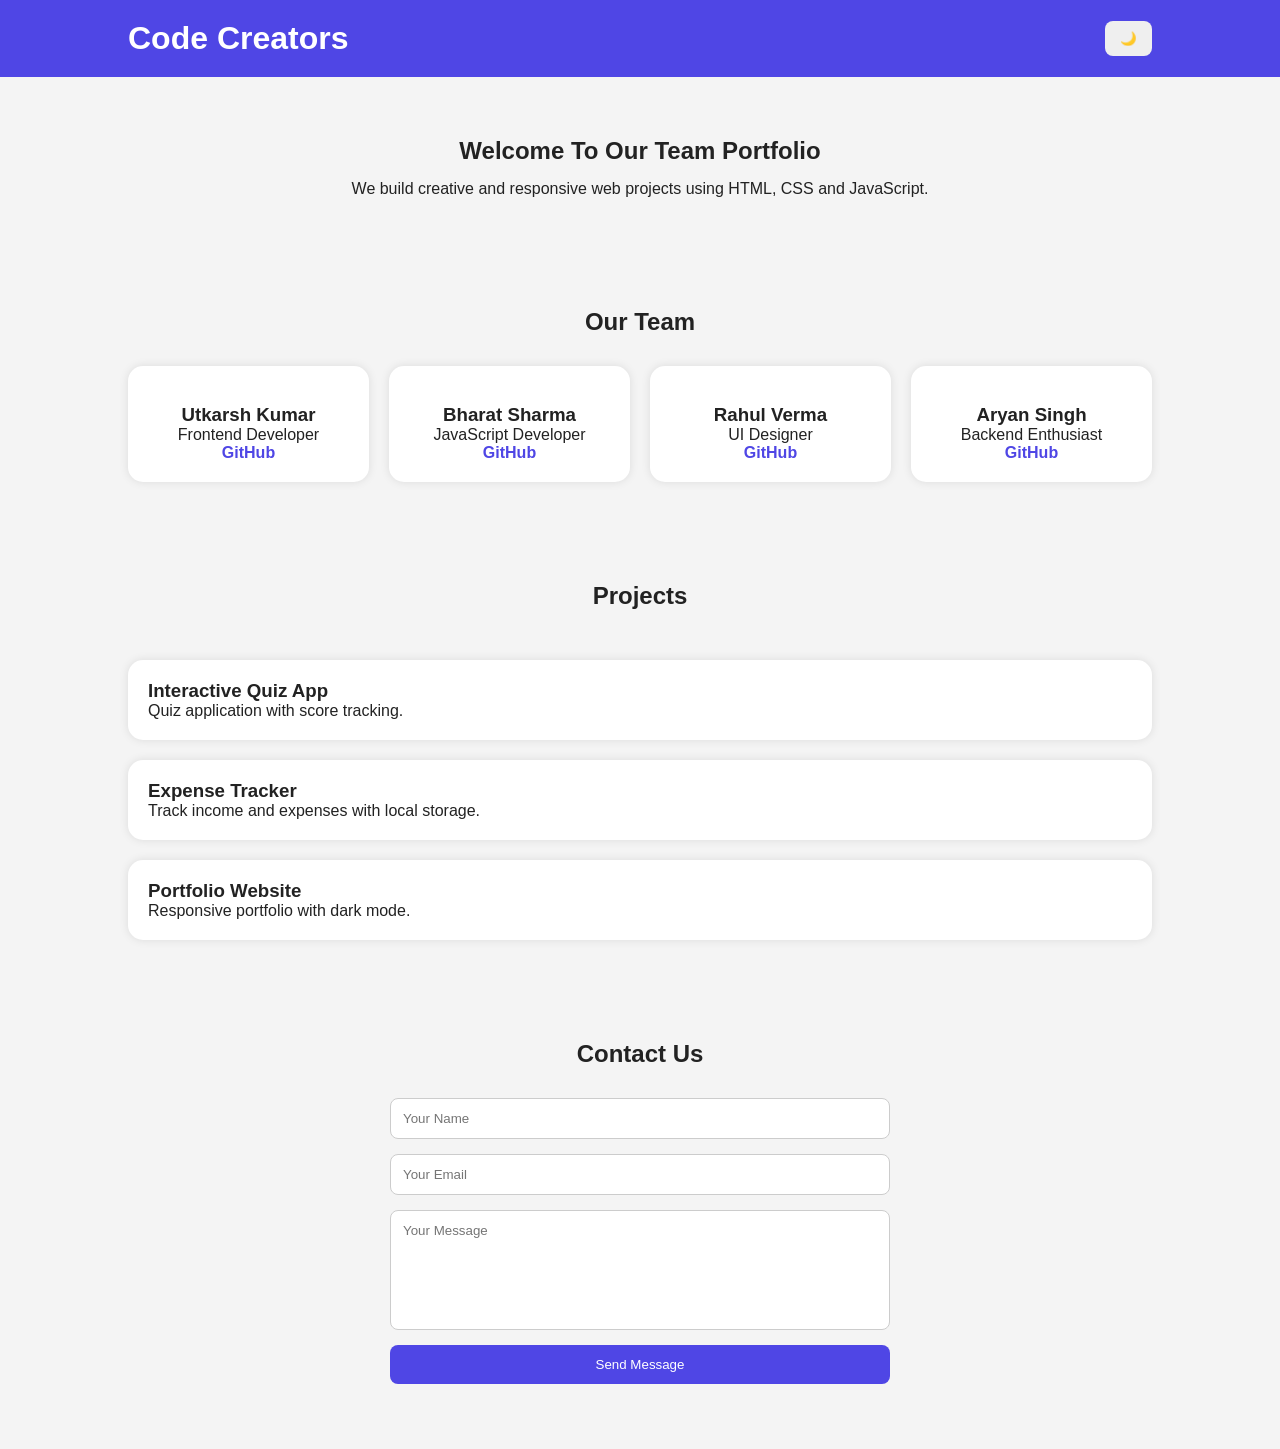
==== Team Agency Portfolio/index.html @ 83f89ec6 "Added Team Portfolio, Quiz App and Expense Tracker" ====
<!DOCTYPE html>
<html lang="en">
<head>
    <meta charset="UTF-8">
    <meta name="viewport" content="width=device-width, initial-scale=1.0">
    <title>Team Agency Portfolio</title>
    <link rel="stylesheet" href="style.css">
</head>
<body>

    <header>
        <h1>Code Creators</h1>
        <button id="themeBtn">🌙</button>
    </header>

    <section class="hero">
        <h2>Welcome To Our Team Portfolio</h2>
        <p>We build creative and responsive web projects using HTML, CSS and JavaScript.</p>
    </section>

    <section class="team">
        <h2>Our Team</h2>

        <div class="team-container">

            <div class="card">
                <img src="https://via.placeholder.com/150" alt="">
                <h3>Utkarsh Kumar</h3>
                <p>Frontend Developer</p>
                <a href="https://github.com/utkarsh-dev" target="_blank">GitHub</a>
            </div>

            <div class="card">
                <img src="https://via.placeholder.com/150" alt="">
                <h3>Bharat Sharma</h3>
                <p>JavaScript Developer</p>
                <a href="https://github.com/bharat-codes" target="_blank">GitHub</a>
            </div>

            <div class="card">
                <img src="https://via.placeholder.com/150" alt="">
                <h3>Rahul Verma</h3>
                <p>UI Designer</p>
                <a href="https://github.com/rahul-dev" target="_blank">GitHub</a>
            </div>

            <div class="card">
                <img src="https://via.placeholder.com/150" alt="">
                <h3>Aryan Singh</h3>
                <p>Backend Enthusiast</p>
                <a href="https://github.com/aryan-tech" target="_blank">GitHub</a>
            </div>

        </div>
    </section>

    <section class="projects">
        <h2>Projects</h2>

        <div class="project-box">
            <h3>Interactive Quiz App</h3>
            <p>Quiz application with score tracking.</p>
        </div>

        <div class="project-box">
            <h3>Expense Tracker</h3>
            <p>Track income and expenses with local storage.</p>
        </div>

        <div class="project-box">
            <h3>Portfolio Website</h3>
            <p>Responsive portfolio with dark mode.</p>
        </div>

    </section>

    <section class="contact">
        <h2>Contact Us</h2>

        <form id="contactForm">
            <input type="text" id="name" placeholder="Your Name">
            <input type="email" id="email" placeholder="Your Email">
            <textarea id="message" placeholder="Your Message"></textarea>
            <button type="submit">Send Message</button>
        </form>

        <p id="result"></p>
    </section>

    <script src="script.js"></script>

</body>
</html>
---- Team Agency Portfolio/style.css ----
*{
    margin:0;
    padding:0;
    box-sizing:border-box;
    font-family:Arial, sans-serif;
}

body{
    background:#f4f4f4;
    color:#222;
    transition:.3s;
}

.dark{
    background:#1e1e1e;
    color:white;
}

header{
    display:flex;
    justify-content:space-between;
    align-items:center;
    padding:20px 10%;
    background:#4f46e5;
    color:white;
}

#themeBtn{
    padding:10px 15px;
    border:none;
    cursor:pointer;
    border-radius:8px;
}

.hero{
    text-align:center;
    padding:60px 20px;
}

.hero h2{
    margin-bottom:15px;
}

.team,
.projects,
.contact{
    padding:50px 10%;
}

.team h2,
.projects h2,
.contact h2{
    text-align:center;
    margin-bottom:30px;
}

.team-container{
    display:grid;
    grid-template-columns:repeat(auto-fit,minmax(220px,1fr));
    gap:20px;
}

.card{
    background:white;
    padding:20px;
    text-align:center;
    border-radius:15px;
    box-shadow:0 0 10px rgba(0,0,0,.1);
}

.dark .card{
    background:#2d2d2d;
}

.card img{
    width:120px;
    border-radius:50%;
    margin-bottom:10px;
}

.card a{
    text-decoration:none;
    color:#4f46e5;
    font-weight:bold;
}

.projects{
    display:grid;
    gap:20px;
}

.project-box{
    background:white;
    padding:20px;
    border-radius:15px;
    box-shadow:0 0 10px rgba(0,0,0,.1);
}

.dark .project-box{
    background:#2d2d2d;
}

form{
    max-width:500px;
    margin:auto;
    display:flex;
    flex-direction:column;
    gap:15px;
}

input,
textarea{
    padding:12px;
    border:1px solid #ccc;
    border-radius:8px;
}

textarea{
    resize:none;
    height:120px;
}

form button{
    background:#4f46e5;
    color:white;
    border:none;
    padding:12px;
    border-radius:8px;
    cursor:pointer;
}

#result{
    text-align:center;
    margin-top:15px;
    font-weight:bold;
}

@media(max-width:768px){
    header{
        padding:20px;
    }

    .team,
    .projects,
    .contact{
        padding:30px 20px;
    }
}
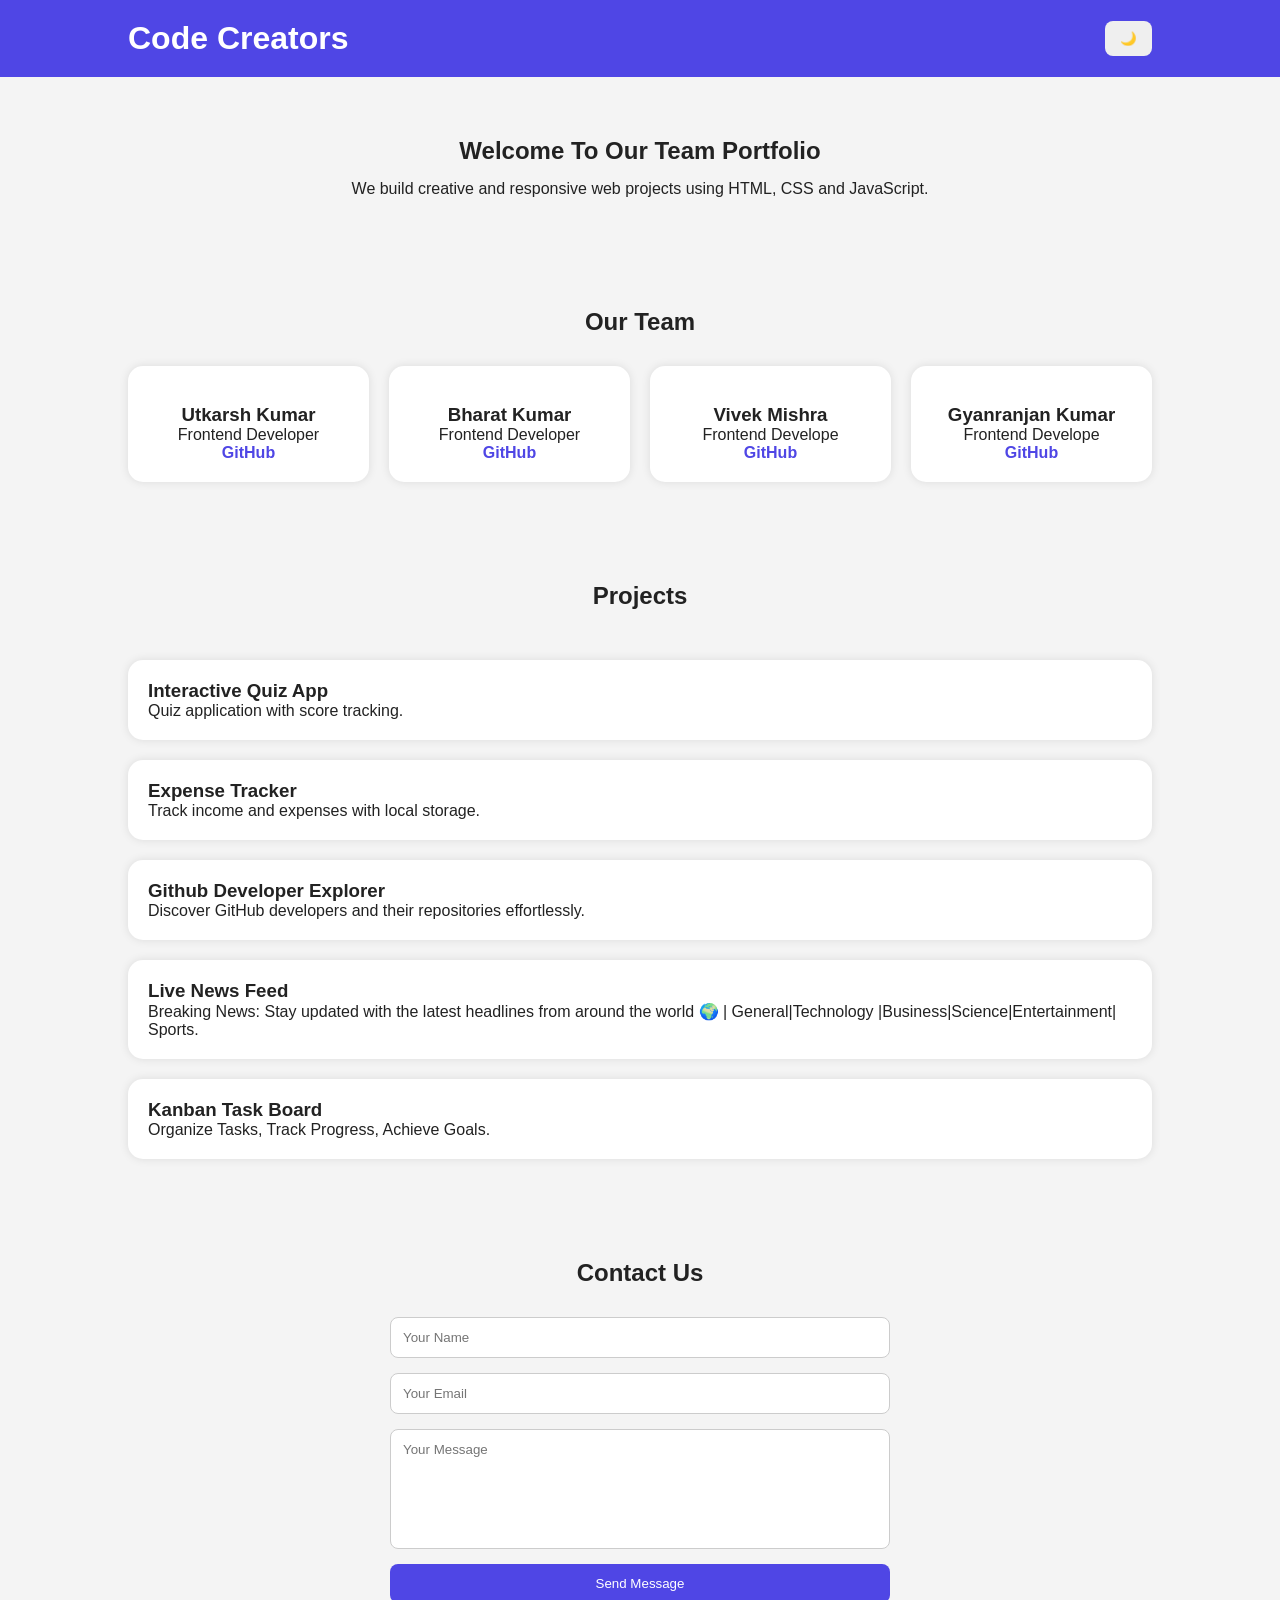
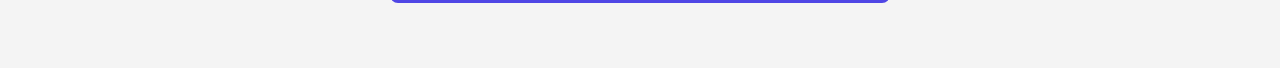
==== commit 2cc96368: "Updated Team Agency Portfolio" ====
--- a/Team Agency Portfolio/index.html
+++ b/Team Agency Portfolio/index.html
@@ -27,28 +27,28 @@
                 <img src="https://via.placeholder.com/150" alt="">
                 <h3>Utkarsh Kumar</h3>
                 <p>Frontend Developer</p>
-                <a href="https://github.com/utkarsh-dev" target="_blank">GitHub</a>
+                <a href="https://github.com/vsm220508-commits" target="_blank">GitHub</a>
             </div>
 
             <div class="card">
                 <img src="https://via.placeholder.com/150" alt="">
-                <h3>Bharat Sharma</h3>
-                <p>JavaScript Developer</p>
-                <a href="https://github.com/bharat-codes" target="_blank">GitHub</a>
+                <h3>Bharat Kumar</h3>
+                <p>Frontend Developer</p>
+                <a href="https://github.com/bharatkumarhk258-bit" target="_blank">GitHub</a>
             </div>
 
             <div class="card">
                 <img src="https://via.placeholder.com/150" alt="">
-                <h3>Rahul Verma</h3>
-                <p>UI Designer</p>
-                <a href="https://github.com/rahul-dev" target="_blank">GitHub</a>
+                <h3>Vivek Mishra</h3>
+                <p>Frontend Develope</p>
+                <a href="https://github.com/utkarshkr-hub" target="_blank">GitHub</a>
             </div>
 
             <div class="card">
                 <img src="https://via.placeholder.com/150" alt="">
-                <h3>Aryan Singh</h3>
-                <p>Backend Enthusiast</p>
-                <a href="https://github.com/aryan-tech" target="_blank">GitHub</a>
+                <h3>Gyanranjan Kumar</h3>
+                <p>Frontend Develope</p>
+                <a href="" target="_blank">GitHub</a>
             </div>
 
         </div>
@@ -57,20 +57,45 @@
     <section class="projects">
         <h2>Projects</h2>
 
+        <a href="http://127.0.0.1:5502/Quize%20App/index.html" class="project-link" target="_blank">
         <div class="project-box">
             <h3>Interactive Quiz App</h3>
             <p>Quiz application with score tracking.</p>
         </div>
+        </a>
 
+            <a href="http://127.0.0.1:5502/Expense%20Tracker/index.html" class="project-link" target="_blank">
         <div class="project-box">
             <h3>Expense Tracker</h3>
             <p>Track income and expenses with local storage.</p>
         </div>
+        </a>
 
-        <div class="project-box">
+        <!-- <div class="project-box">
             <h3>Portfolio Website</h3>
             <p>Responsive portfolio with dark mode.</p>
+        </div> -->
+
+        <a href="http://127.0.0.1:5502/github%20developer%20explorer/githubDeveloperExplorer.html" class="project-link" target="_blank">
+         <div class="project-box">
+            <h3>Github Developer Explorer</h3>
+            <p>Discover GitHub developers and their repositories effortlessly.</p>
         </div>
+        </a>
+
+        <a href="http://127.0.0.1:5500/liveNewsFeed/index.html" target="_blank" class="project-link">
+         <div class="project-box">
+            <h3>Live News Feed</h3>
+            <p>Breaking News: Stay updated with the latest headlines from around the world 🌍 | General|Technology |Business|Science|Entertainment| Sports.</p>
+        </div>
+        </a>
+
+        <a href="http://127.0.0.1:5500/Kanban%20Task%20Board/kanbanTaskBoard.html" target="_blank" class="project-link">
+         <div class="project-box">
+            <h3>Kanban Task Board</h3>
+            <p>Organize Tasks, Track Progress, Achieve Goals.</p>
+        </div>
+        </a>
 
     </section>
 
--- a/Team Agency Portfolio/style.css
+++ b/Team Agency Portfolio/style.css
@@ -83,7 +83,7 @@
     color:#4f46e5;
     font-weight:bold;
 }
-
+/* projects */
 .projects{
     display:grid;
     gap:20px;
@@ -94,6 +94,24 @@
     padding:20px;
     border-radius:15px;
     box-shadow:0 0 10px rgba(0,0,0,.1);
+}
+
+.project-link {
+    display: block;
+    text-decoration: none;
+    color: inherit; /* Keeps text color same as parent */
+}
+
+.project-link:visited,
+.project-link:hover,
+.project-link:active,
+.project-link:focus {
+    color: inherit;
+    text-decoration: none;
+}
+
+.project-box {
+    cursor: pointer;
 }
 
 .dark .project-box{
